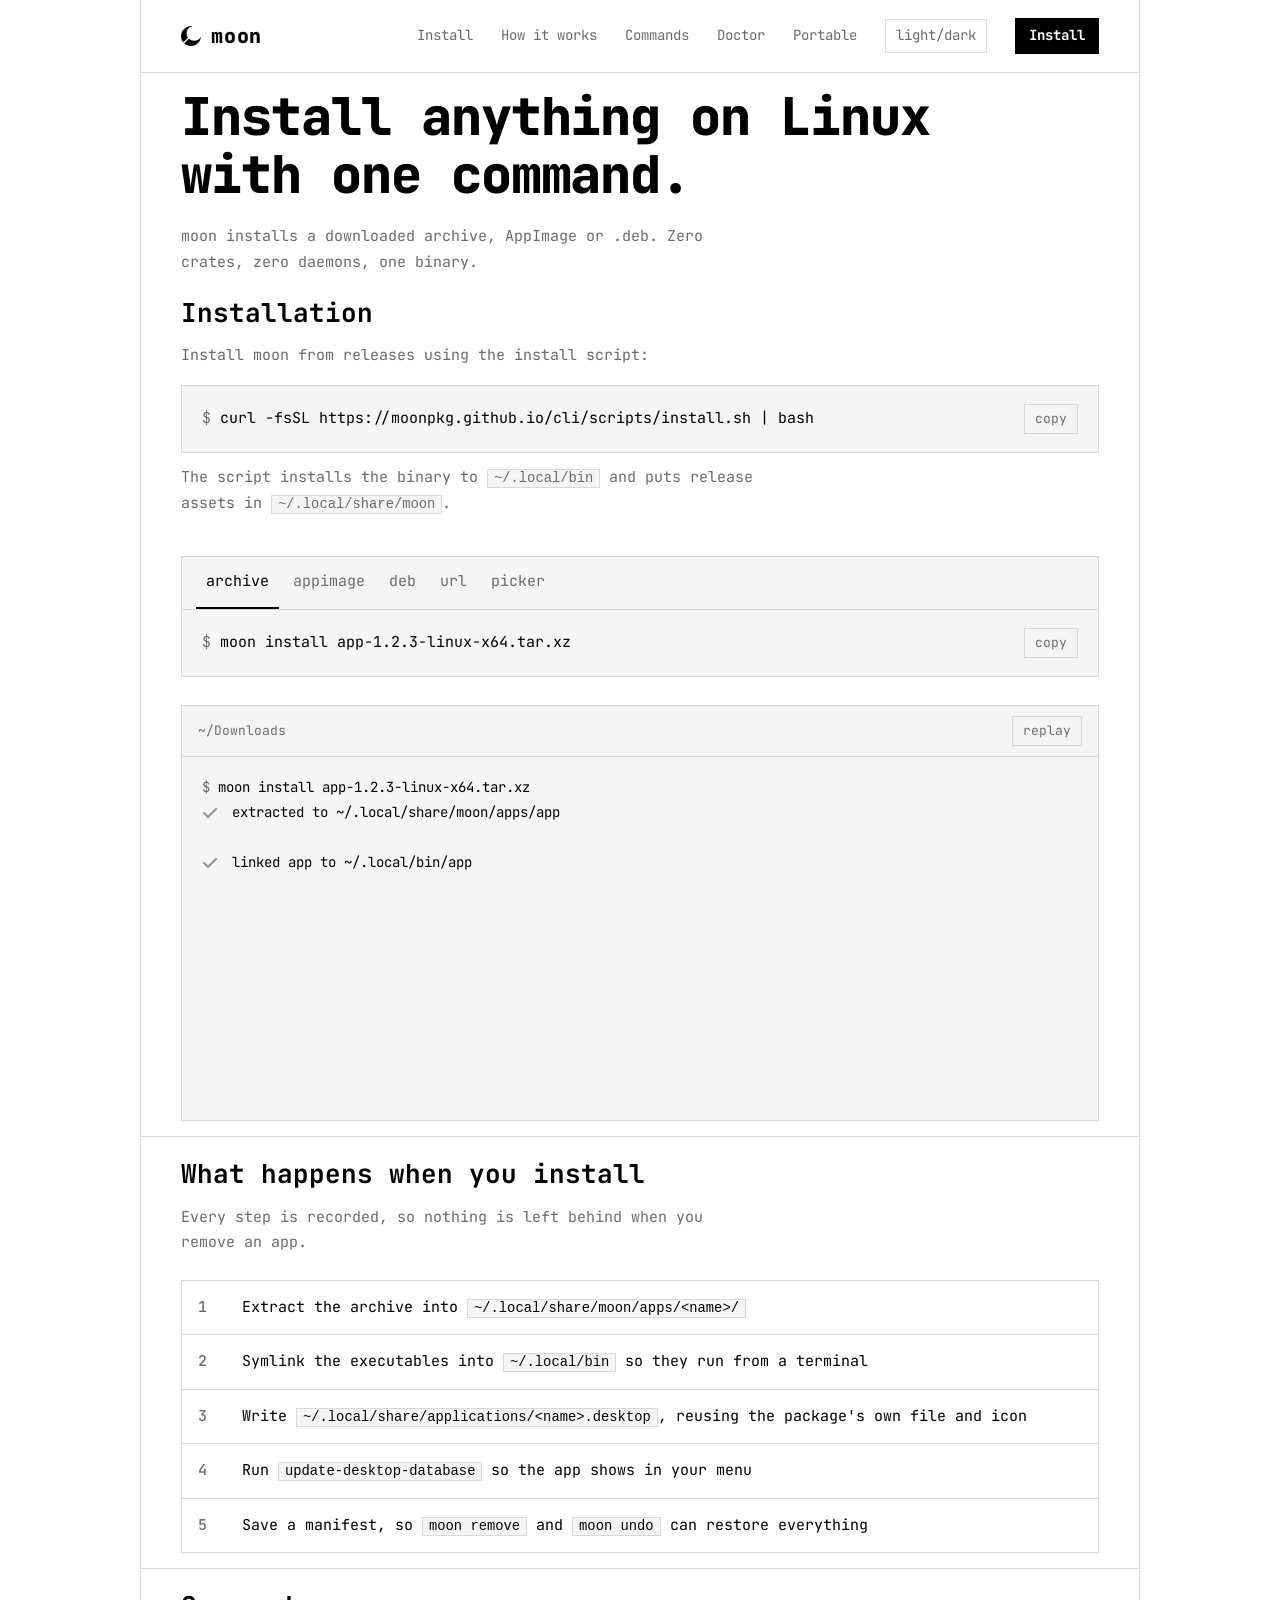
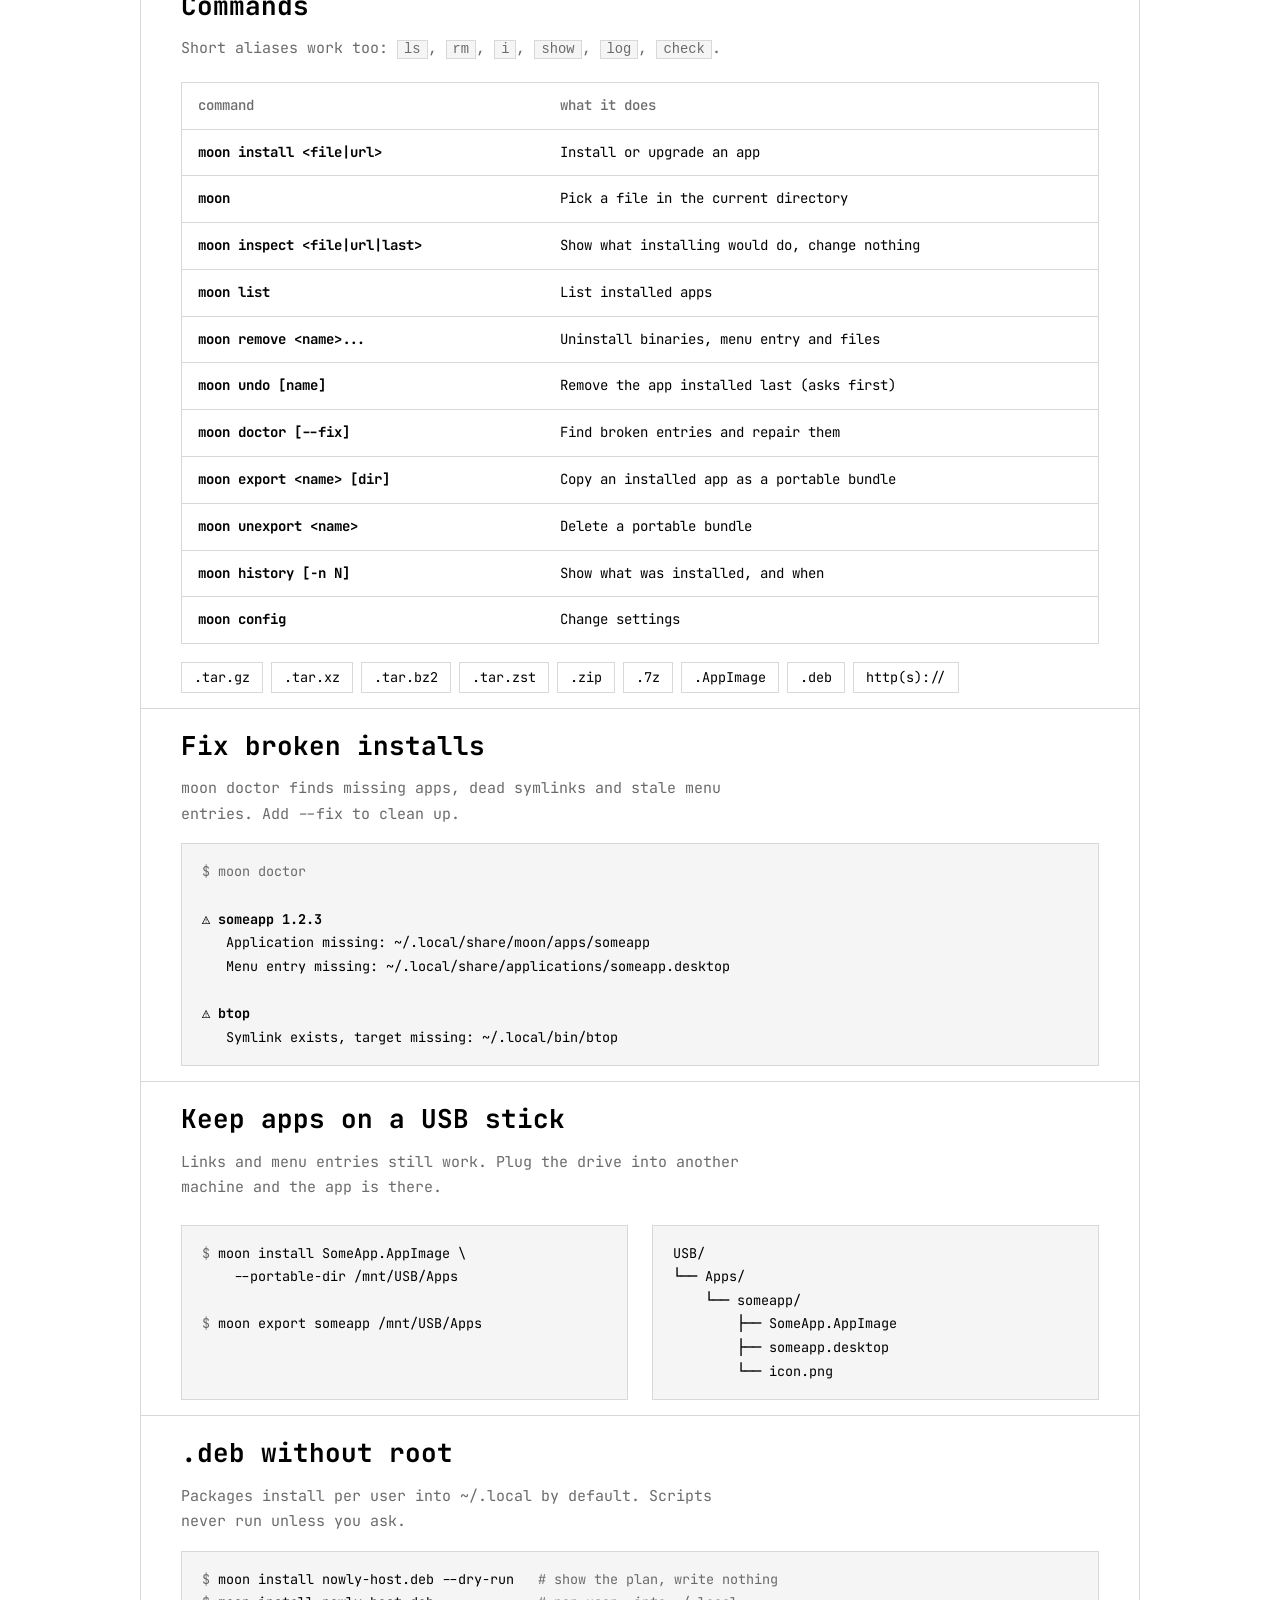
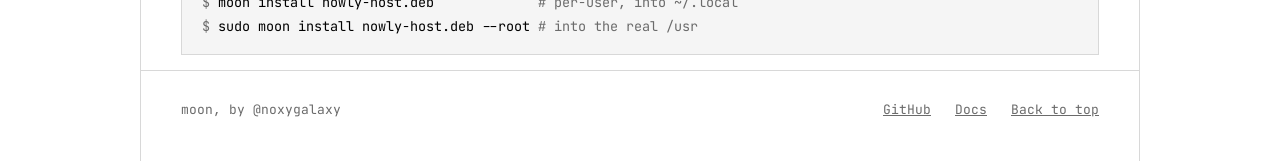
==== docs/index.html @ 28cd424d "add: website" ====
<!DOCTYPE html>
<html lang="en">
<head>
<meta charset="utf-8">
<meta name="viewport" content="width=device-width, initial-scale=1, viewport-fit=cover">
<title>moon: install anything on Linux</title>
<link rel="preconnect" href="https://fonts.googleapis.com">
<link rel="preconnect" href="https://fonts.gstatic.com" crossorigin>
<link href="https://fonts.googleapis.com/css2?family=JetBrains+Mono:wght@400;500;700;800&display=swap" rel="stylesheet">
<link rel="stylesheet" href="styles.css">
</head>
<body>
<div class="wrap">
<header>
  <a class="logo" href="#top" aria-label="moon home">
    <img src="assets/logo.webp" style="width:20px;height:20px;">moon
  </a>
  <nav>
    <a href="#install">Install</a><a href="#how">How it works</a><a href="#commands">Commands</a><a href="#doctor">Doctor</a><a href="#portable">Portable</a>
    <button class="theme" id="theme" aria-label="Toggle light and dark">light/dark</button>
    <button class="btn" onclick="document.getElementById('install').scrollIntoView({behavior:'smooth'})">Install</button>
  </nav>
</header>

<section id="top" class="pad">
  <h1>Install anything on Linux<br>with one command.</h1>
  <p class="dim">moon installs a downloaded archive, AppImage or .deb. Zero crates, zero daemons, one binary.</p>

  <div id="install">
    <h2>Installation</h2>
    <p class="dim">Install moon from releases using the install script:</p>
    <div class="box">
      <div class="cmdrow">
        <div class="cmd"><span class="p">$ </span><span id="installcmd">curl -fsSL https://moonpkg.github.io/cli/scripts/install.sh | bash</span></div>
        <button class="copy" id="copyinstall">copy</button>
      </div>
    </div>
    <p class="dim" style="margin-top:12px">The script installs the binary to <code>~/.local/bin</code> and puts release assets in <code>~/.local/share/moon</code>.</p>
  </div>

  <div class="box" id="tabs" style="margin-top:40px">
    <div class="tabs" role="tablist" aria-label="Input type">
      <button class="tab" role="tab" aria-selected="true" data-cmd="moon install app-1.2.3-linux-x64.tar.xz">archive</button>
      <button class="tab" role="tab" aria-selected="false" data-cmd="moon install SomeApp.AppImage">appimage</button>
      <button class="tab" role="tab" aria-selected="false" data-cmd="moon install nowly-host.deb">deb</button>
      <button class="tab" role="tab" aria-selected="false" data-cmd="moon install https://example.com/app.tar.gz">url</button>
      <button class="tab" role="tab" aria-selected="false" data-cmd="moon">picker</button>
    </div>
    <div class="cmdrow">
      <div class="cmd"><span class="p">$ </span><span id="cmdtext">moon install app-1.2.3-linux-x64.tar.xz</span></div>
      <button class="copy" id="copy">copy</button>
    </div>
  </div>

  <div class="box term" aria-label="Example install output">
    <div class="termbar"><span>~/Downloads</span><button class="copy" id="replay">replay</button></div>
    <pre id="term" aria-live="polite"></pre>
  </div>
</section>

<section id="how" class="pad">
  <h2>What happens when you install</h2>
  <p class="dim">Every step is recorded, so nothing is left behind when you remove an app.</p>
  <ol class="steps">
    <li><b>1</b><span>Extract the archive into <code>~/.local/share/moon/apps/&lt;name&gt;/</code></span></li>
    <li><b>2</b><span>Symlink the executables into <code>~/.local/bin</code> so they run from a terminal</span></li>
    <li><b>3</b><span>Write <code>~/.local/share/applications/&lt;name&gt;.desktop</code>, reusing the package's own file and icon</span></li>
    <li><b>4</b><span>Run <code>update-desktop-database</code> so the app shows in your menu</span></li>
    <li><b>5</b><span>Save a manifest, so <code>moon remove</code> and <code>moon undo</code> can restore everything</span></li>
  </ol>
</section>

<section id="commands" class="pad">
  <h2>Commands</h2>
  <p class="dim">Short aliases work too: <code>ls</code>, <code>rm</code>, <code>i</code>, <code>show</code>, <code>log</code>, <code>check</code>.</p>
  <div class="tablewrap"><table>
    <tr><th>command</th><th>what it does</th></tr>
    <tr><td>moon install &lt;file|url&gt;</td><td>Install or upgrade an app</td></tr>
    <tr><td>moon</td><td>Pick a file in the current directory</td></tr>
    <tr><td>moon inspect &lt;file|url|last&gt;</td><td>Show what installing would do, change nothing</td></tr>
    <tr><td>moon list</td><td>List installed apps</td></tr>
    <tr><td>moon remove &lt;name&gt;...</td><td>Uninstall binaries, menu entry and files</td></tr>
    <tr><td>moon undo [name]</td><td>Remove the app installed last (asks first)</td></tr>
    <tr><td>moon doctor [--fix]</td><td>Find broken entries and repair them</td></tr>
    <tr><td>moon export &lt;name&gt; [dir]</td><td>Copy an installed app as a portable bundle</td></tr>
    <tr><td>moon unexport &lt;name&gt;</td><td>Delete a portable bundle</td></tr>
    <tr><td>moon history [-n N]</td><td>Show what was installed, and when</td></tr>
    <tr><td>moon config</td><td>Change settings</td></tr>
  </table></div>
  <div class="chips" aria-label="Supported inputs"><span>.tar.gz</span><span>.tar.xz</span><span>.tar.bz2</span><span>.tar.zst</span><span>.zip</span><span>.7z</span><span>.AppImage</span><span>.deb</span><span>http(s)://</span></div>
</section>

<section id="doctor" class="pad">
  <h2>Fix broken installs</h2>
  <p class="dim">moon doctor finds missing apps, dead symlinks and stale menu entries. Add --fix to clean up.</p>
  <div class="box"><pre class="out"><span class="dim">$ moon doctor</span>

<span class="warn">⚠ someapp 1.2.3</span>
   Application missing: ~/.local/share/moon/apps/someapp
   Menu entry missing: ~/.local/share/applications/someapp.desktop

<span class="warn">⚠ btop</span>
   Symlink exists, target missing: ~/.local/bin/btop</pre></div>
</section>

<section id="portable" class="pad">
  <h2>Keep apps on a USB stick</h2>
  <p class="dim">Links and menu entries still work. Plug the drive into another machine and the app is there.</p>
  <div class="cols">
    <div class="box"><pre class="out"><span class="dim">$ </span>moon install SomeApp.AppImage \
    --portable-dir /mnt/USB/Apps

<span class="dim">$ </span>moon export someapp /mnt/USB/Apps</pre></div>
    <div class="box"><pre class="out">USB/
└── Apps/
    └── someapp/
        ├── SomeApp.AppImage
        ├── someapp.desktop
        └── icon.png</pre></div>
  </div>
</section>

<section class="pad">
  <h2>.deb without root</h2>
  <p class="dim">Packages install per user into ~/.local by default. Scripts never run unless you ask.</p>
  <div class="box"><pre class="out"><span class="dim">$ </span>moon install nowly-host.deb --dry-run   <span class="dim"># show the plan, write nothing</span>
<span class="dim">$ </span>moon install nowly-host.deb             <span class="dim"># per-user, into ~/.local</span>
<span class="dim">$ </span>sudo moon install nowly-host.deb --root <span class="dim"># into the real /usr</span></pre></div>
</section>

<footer>
  <span>moon, by @noxygalaxy</span>
  <span><a href="https://github.com/moonpkg/cli">GitHub</a> &nbsp; <a href="#">Docs</a> &nbsp; <a href="#top">Back to top</a></span>
</footer>
</div>

<script src="script.js"></script>
</body>
</html>
---- docs/styles.css ----
:root {
  --bg: #000;
  --fg: #fff;
  --dim: #8a8a8a;
  --line: #2a2a2a;
  --panel: #0d0d0d;
  --inv-bg: #fff;
  --inv-fg: #000;
  --mono:
    "JetBrains Mono", ui-monospace, SFMono-Regular, Menlo, Consolas, monospace;
  box-sizing: border-box;
  padding-top: env(safe-area-inset-top, 0px);
  padding-bottom: env(safe-area-inset-bottom, 0px);
}
@media (prefers-color-scheme: light) {
  :root:not([data-theme="dark"]) {
    --bg: #fff;
    --fg: #000;
    --dim: #6b6b6b;
    --line: #d8d8d8;
    --panel: #f5f5f5;
    --inv-bg: #000;
    --inv-fg: #fff;
  }
}
:root[data-theme="light"] {
  --bg: #fff;
  --fg: #000;
  --dim: #6b6b6b;
  --line: #d8d8d8;
  --panel: #f5f5f5;
  --inv-bg: #000;
  --inv-fg: #fff;
}
:root[data-theme="dark"] {
  --bg: #000;
  --fg: #fff;
  --dim: #8a8a8a;
  --line: #2a2a2a;
  --panel: #0d0d0d;
  --inv-bg: #fff;
  --inv-fg: #000;
}
*,
*::before,
*::after {
  box-sizing: border-box;
}
html {
  scroll-padding-top: env(safe-area-inset-top, 0px);
  -webkit-text-size-adjust: 100%;
}
body {
  margin: 0;
  background: var(--bg);
  color: var(--fg);
  font: 400 15px/1.7 var(--mono);
}
a {
  color: inherit;
}
:focus-visible {
  outline: 2px solid var(--fg);
  outline-offset: 3px;
}
.wrap {
  max-width: 1000px;
  margin: 0 auto;
  border-left: 1px solid var(--line);
  border-right: 1px solid var(--line);
  min-height: 100vh;
}
.pad {
  padding: 0 clamp(18px, 4vw, 40px);
  margin-top: 15px;
  padding-bottom: 15px;
}
header {
  display: flex;
  align-items: center;
  justify-content: space-between;
  gap: 16px;
  padding: 18px clamp(18px, 4vw, 40px);
  border-bottom: 1px solid var(--line);
}
.logo {
  display: flex;
  align-items: center;
  gap: 10px;
  font-weight: 800;
  font-size: 20px;
  text-decoration: none;
  letter-spacing: 0.04em;
}
.logo svg {
  width: 22px;
  height: 22px;
}
nav {
  display: flex;
  align-items: center;
  gap: clamp(12px, 3vw, 28px);
  font-size: 14px;
  flex-wrap: wrap;
  justify-content: flex-end;
}
nav a {
  text-decoration: none;
  color: var(--dim);
}
nav a:hover {
  color: var(--fg);
}
button {
  font: inherit;
  color: inherit;
  cursor: pointer;
}
.btn {
  background: var(--inv-bg);
  color: var(--inv-fg);
  border: 0;
  padding: 6px 14px;
  font-weight: 700;
}
.theme {
  background: none;
  border: 1px solid var(--line);
  padding: 4px 10px;
  color: var(--dim);
}
.theme:hover {
  color: var(--fg);
  border-color: var(--fg);
}
section {
  padding: clamp(40px, 7vw, 72px) 0;
  border-bottom: 1px solid var(--line);
}
h1 {
  font-size: clamp(28px, 6.2vw, 52px);
  line-height: 1.12;
  font-weight: 800;
  margin: 0 0 20px;
  letter-spacing: -0.02em;
}
h2 {
  font-size: clamp(20px, 3.4vw, 26px);
  margin: 0 0 8px;
  font-weight: 700;
}
p {
  margin: 0 0 16px;
  max-width: 64ch;
}
.dim {
  color: var(--dim);
}
.cursor {
  display: inline-block;
  width: 0.55em;
  height: 1em;
  background: var(--fg);
  vertical-align: -0.12em;
  margin-left: 4px;
  animation: blink 1.1s steps(1) infinite;
}
@keyframes blink {
  50% {
    opacity: 0;
  }
}
.box {
  border: 1px solid var(--line);
  background: var(--panel);
}
.tabs {
  display: flex;
  gap: 4px;
  border-bottom: 1px solid var(--line);
  padding: 0 14px;
  overflow-x: auto;
}
.tab {
  background: none;
  border: 0;
  padding: 12px 10px;
  color: var(--dim);
  border-bottom: 2px solid transparent;
  white-space: nowrap;
}
.tab[aria-selected="true"] {
  color: var(--fg);
  border-bottom-color: var(--fg);
}
.cmdrow {
  display: flex;
  align-items: center;
  justify-content: space-between;
  gap: 12px;
  padding: 18px 20px;
}
.cmd {
  overflow-x: auto;
  white-space: nowrap;
}
.cmd .p {
  color: var(--dim);
  user-select: none;
}
.copy {
  background: none;
  border: 1px solid var(--line);
  padding: 3px 10px;
  font-size: 13px;
  color: var(--dim);
  flex: none;
}
.copy:hover {
  color: var(--fg);
  border-color: var(--fg);
}
.term {
  margin-top: 28px;
}
.termbar {
  display: flex;
  justify-content: space-between;
  align-items: center;
  padding: 10px 16px;
  border-bottom: 1px solid var(--line);
  font-size: 13px;
  color: var(--dim);
}
.term pre {
  margin: 0;
  padding: 18px 20px;
  min-height: 363.6px;
  overflow-x: auto;
  font: inherit;
  font-size: 14px;
  line-height: 1.8;
}
.ok {
  color: var(--fg);
  display: flex;
  align-items: center;
  gap: 6px;
}
.ok img {
  width: 16px;
  height: 16px;
  vertical-align: middle;
}
.steps {
  list-style: none;
  padding: 0;
  margin: 24px 0 0;
  display: grid;
  gap: 0;
  border: 1px solid var(--line);
}
.steps li {
  display: grid;
  grid-template-columns: 44px 1fr;
  padding: 14px 16px;
  border-bottom: 1px solid var(--line);
}
.steps li:last-child {
  border-bottom: 0;
}
.steps b {
  color: var(--dim);
  font-weight: 500;
}
code {
  background: var(--panel);
  border: 1px solid var(--line);
  padding: 1px 6px;
  font-size: 0.92em;
}
.tablewrap {
  overflow-x: auto;
  border: 1px solid var(--line);
  margin-top: 20px;
}
table {
  width: 100%;
  border-collapse: collapse;
  font-size: 14px;
}
th,
td {
  text-align: left;
  padding: 11px 16px;
  border-bottom: 1px solid var(--line);
  vertical-align: top;
}
tr:last-child td {
  border-bottom: 0;
}
th {
  color: var(--dim);
  font-weight: 500;
}
td:first-child {
  white-space: nowrap;
  font-weight: 700;
}
.cols {
  display: grid;
  grid-template-columns: 1fr 1fr;
  gap: 24px;
  margin-top: 24px;
}
@media (max-width: 760px) {
  .cols {
    grid-template-columns: 1fr;
  }
}
.out {
  padding: 16px 20px;
  margin: 0;
  font: inherit;
  font-size: 13.5px;
  line-height: 1.75;
  overflow-x: auto;
}
.warn {
  font-weight: 700;
}
.chips {
  display: flex;
  flex-wrap: wrap;
  gap: 8px;
  margin-top: 18px;
}
.chips span {
  border: 1px solid var(--line);
  padding: 3px 12px;
  font-size: 13.5px;
}
footer {
  padding: 28px clamp(18px, 4vw, 40px) 40px;
  display: flex;
  justify-content: space-between;
  flex-wrap: wrap;
  gap: 12px;
  color: var(--dim);
  font-size: 13px;
}
@media (prefers-reduced-motion: reduce) {
  .cursor {
    animation: none;
  }
}

.logo img {
  filter: invert(0);
}

:root[data-theme="light"] .logo img,
@media (prefers-color-scheme:light){:root:not([data-theme="dark"]) .logo img} {
  filter: invert(1);
}

:root[data-theme="dark"] .logo img {
  filter: invert(0);
}

.logo img {
  filter: invert(1);
}

:root[data-theme="dark"] .logo img {
  filter: invert(0);
}

@media (prefers-color-scheme: dark) {
  :root:not([data-theme="light"]) .logo img {
    filter: invert(0);
  }
}
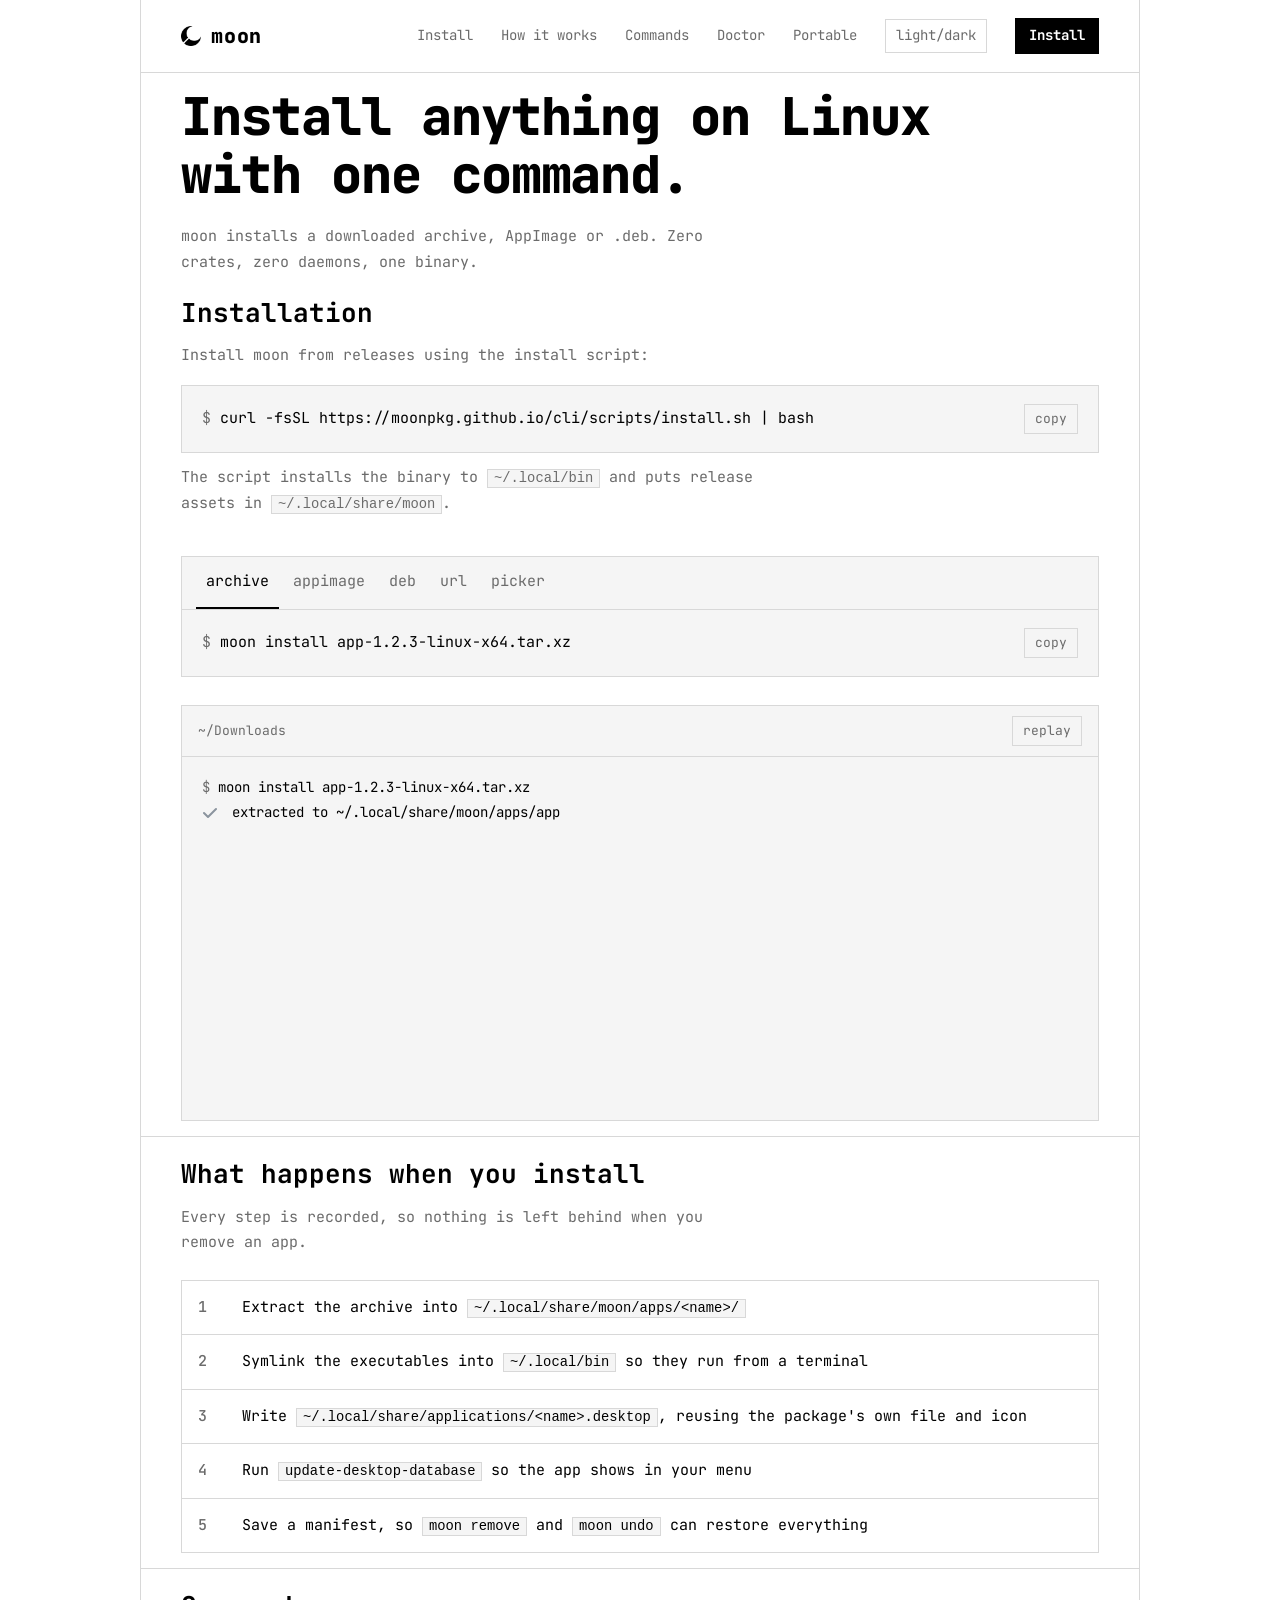
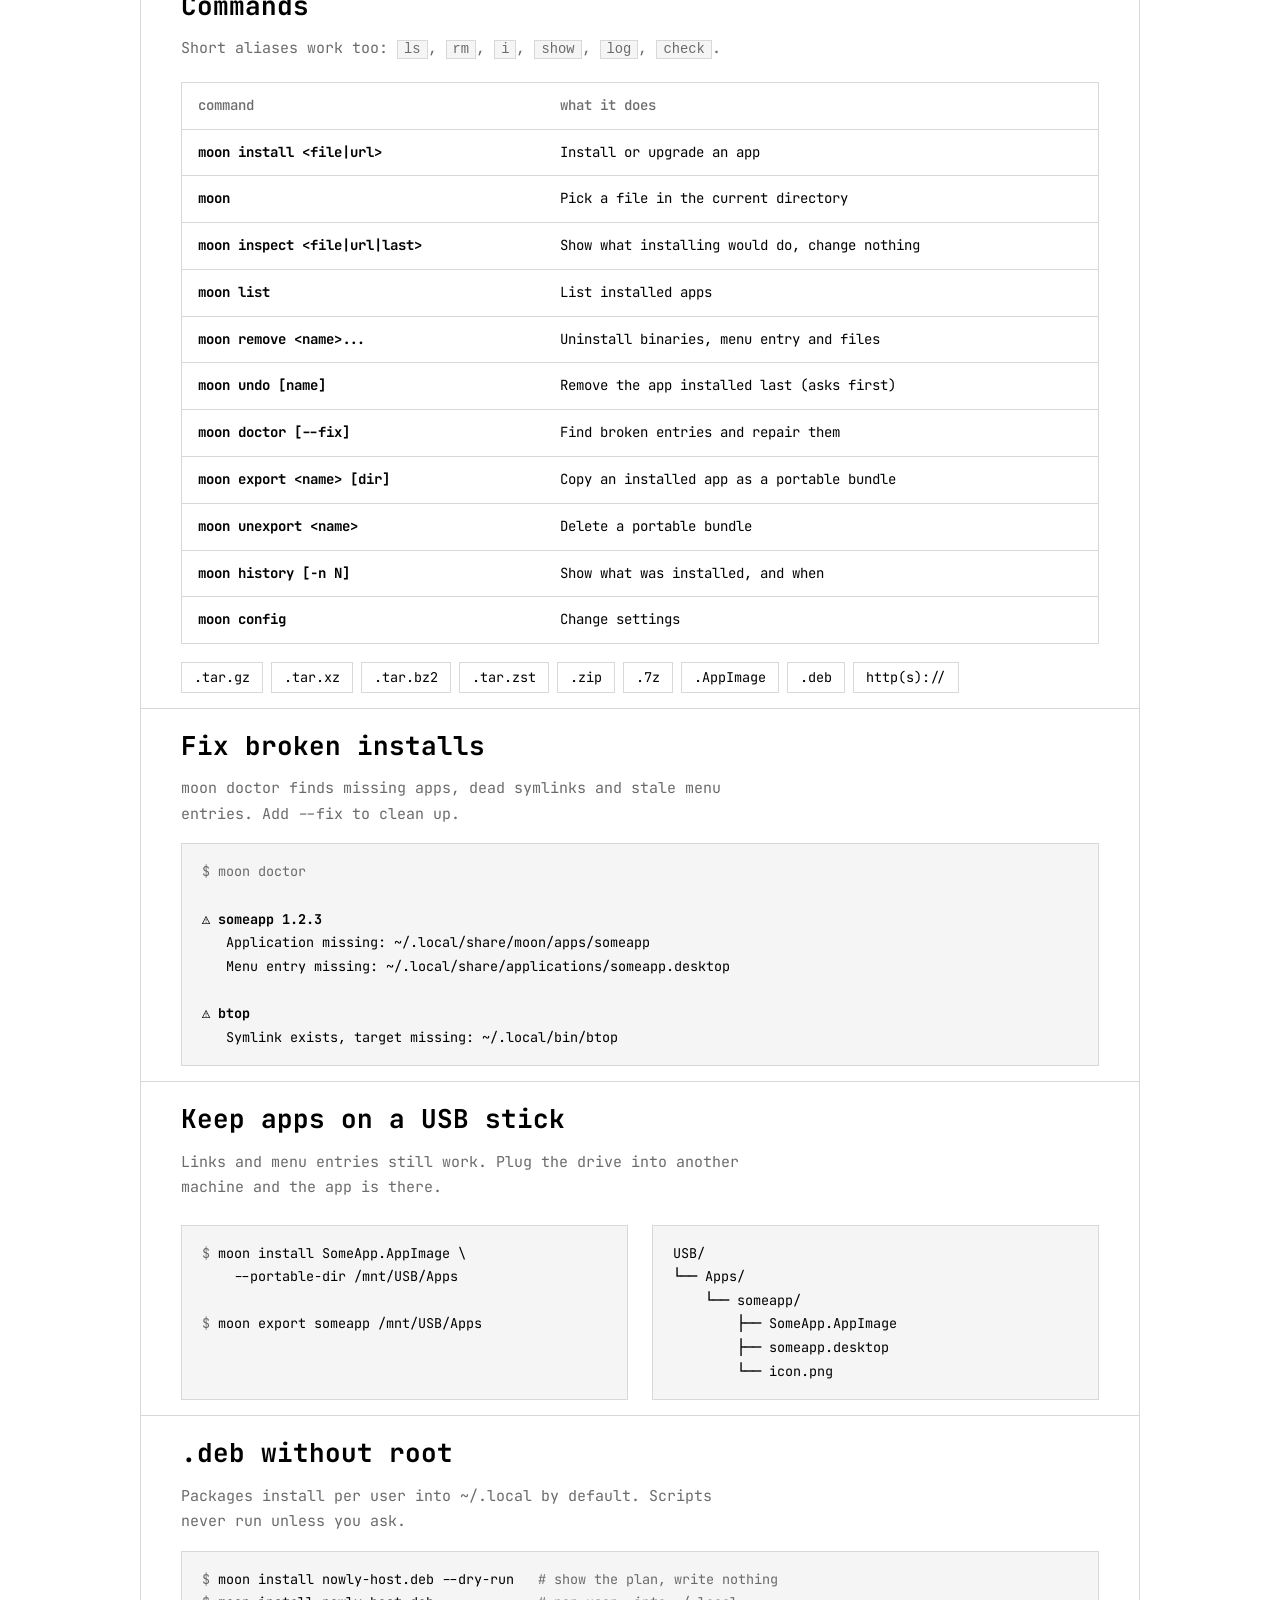
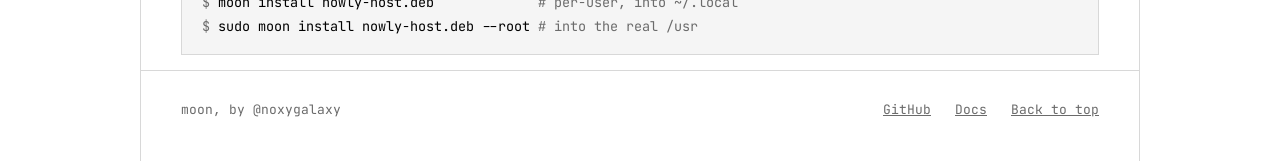
==== commit 078c9241: "edit: metadata" ====
--- a/docs/index.html
+++ b/docs/index.html
@@ -4,6 +4,13 @@
 <meta charset="utf-8">
 <meta name="viewport" content="width=device-width, initial-scale=1, viewport-fit=cover">
 <title>moon: install anything on Linux</title>
+<meta name="description" content="moon installs a downloaded archive, AppImage or .deb in one command. Zero crates, zero daemons, one binary.">
+<meta property="og:title" content="moon: install anything on Linux">
+<meta property="og:description" content="Install archives, AppImages, and .deb packages with one command.">
+<meta property="og:image" content="assets/big-banner.png">
+<meta property="og:type" content="website">
+<meta name="twitter:card" content="summary_large_image">
+<meta name="twitter:image" content="assets/big-banner.png">
 <link rel="preconnect" href="https://fonts.googleapis.com">
 <link rel="preconnect" href="https://fonts.gstatic.com" crossorigin>
 <link href="https://fonts.googleapis.com/css2?family=JetBrains+Mono:wght@400;500;700;800&display=swap" rel="stylesheet">
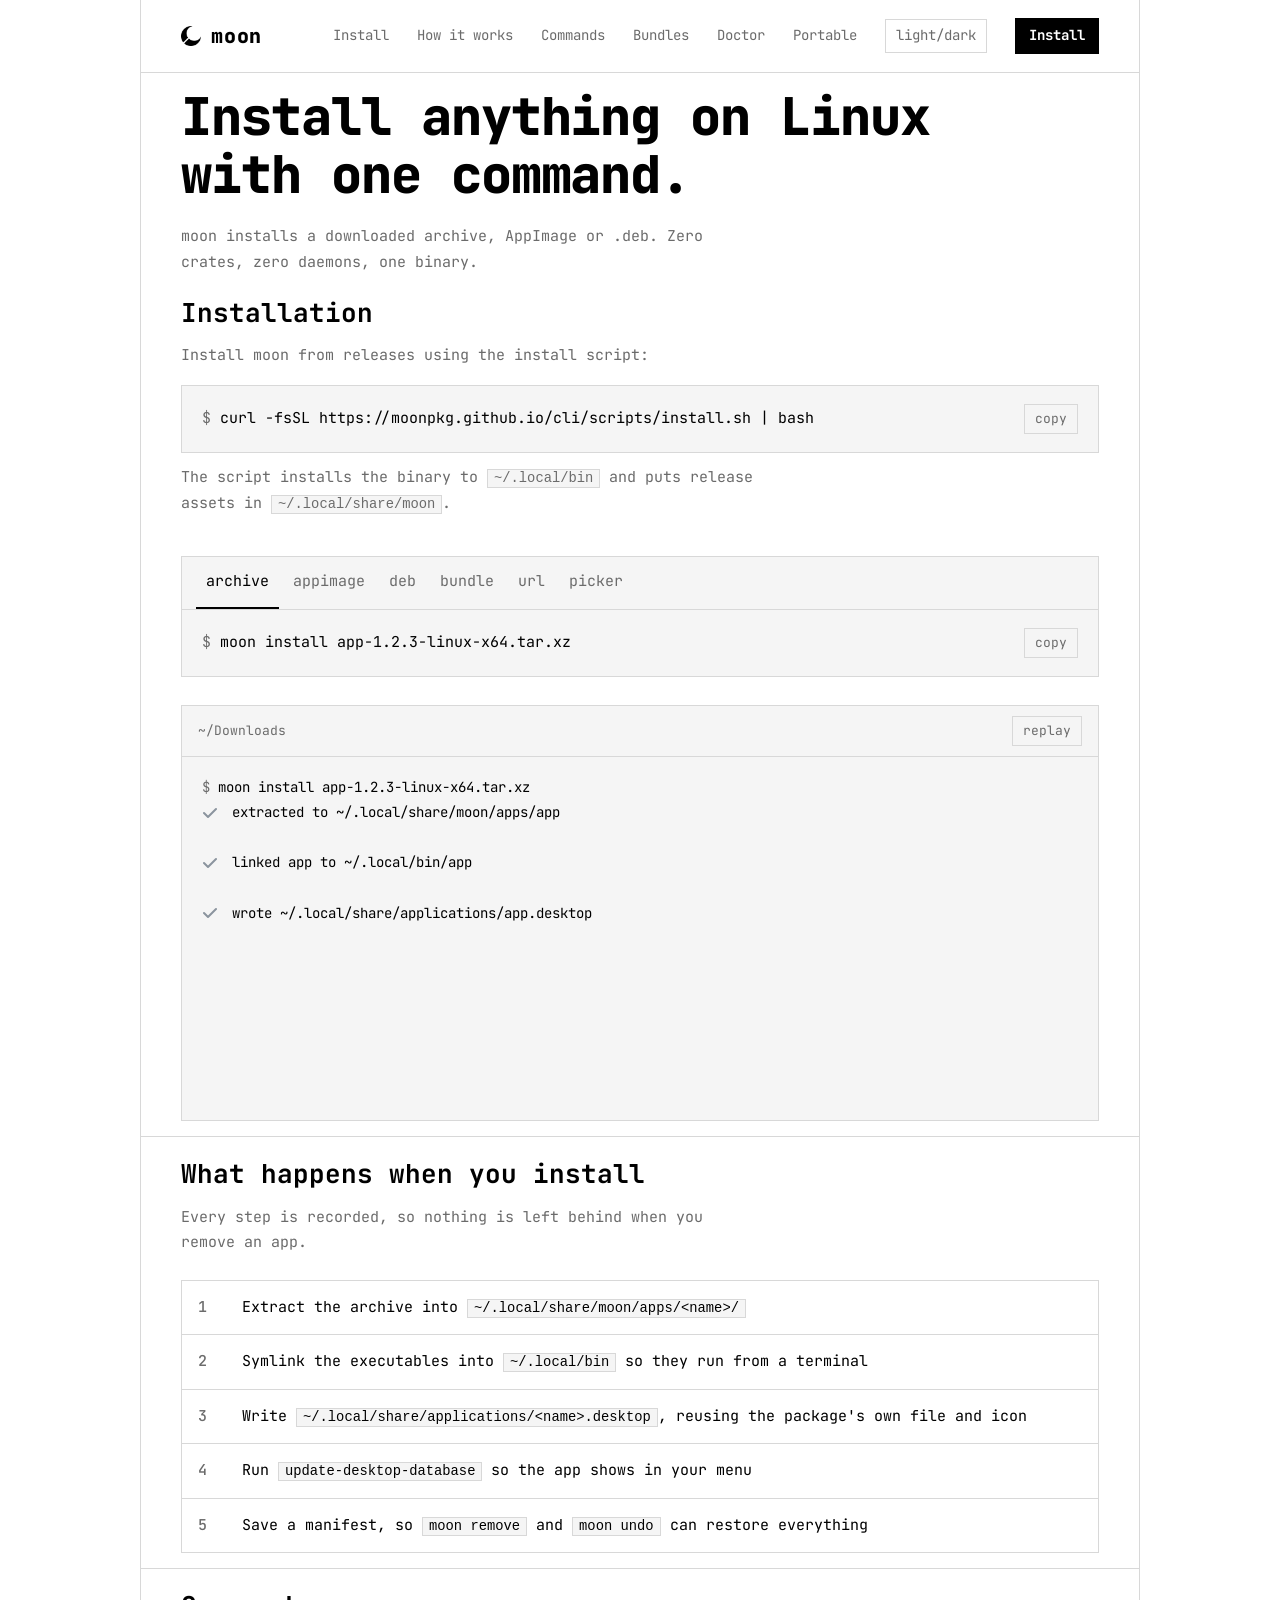
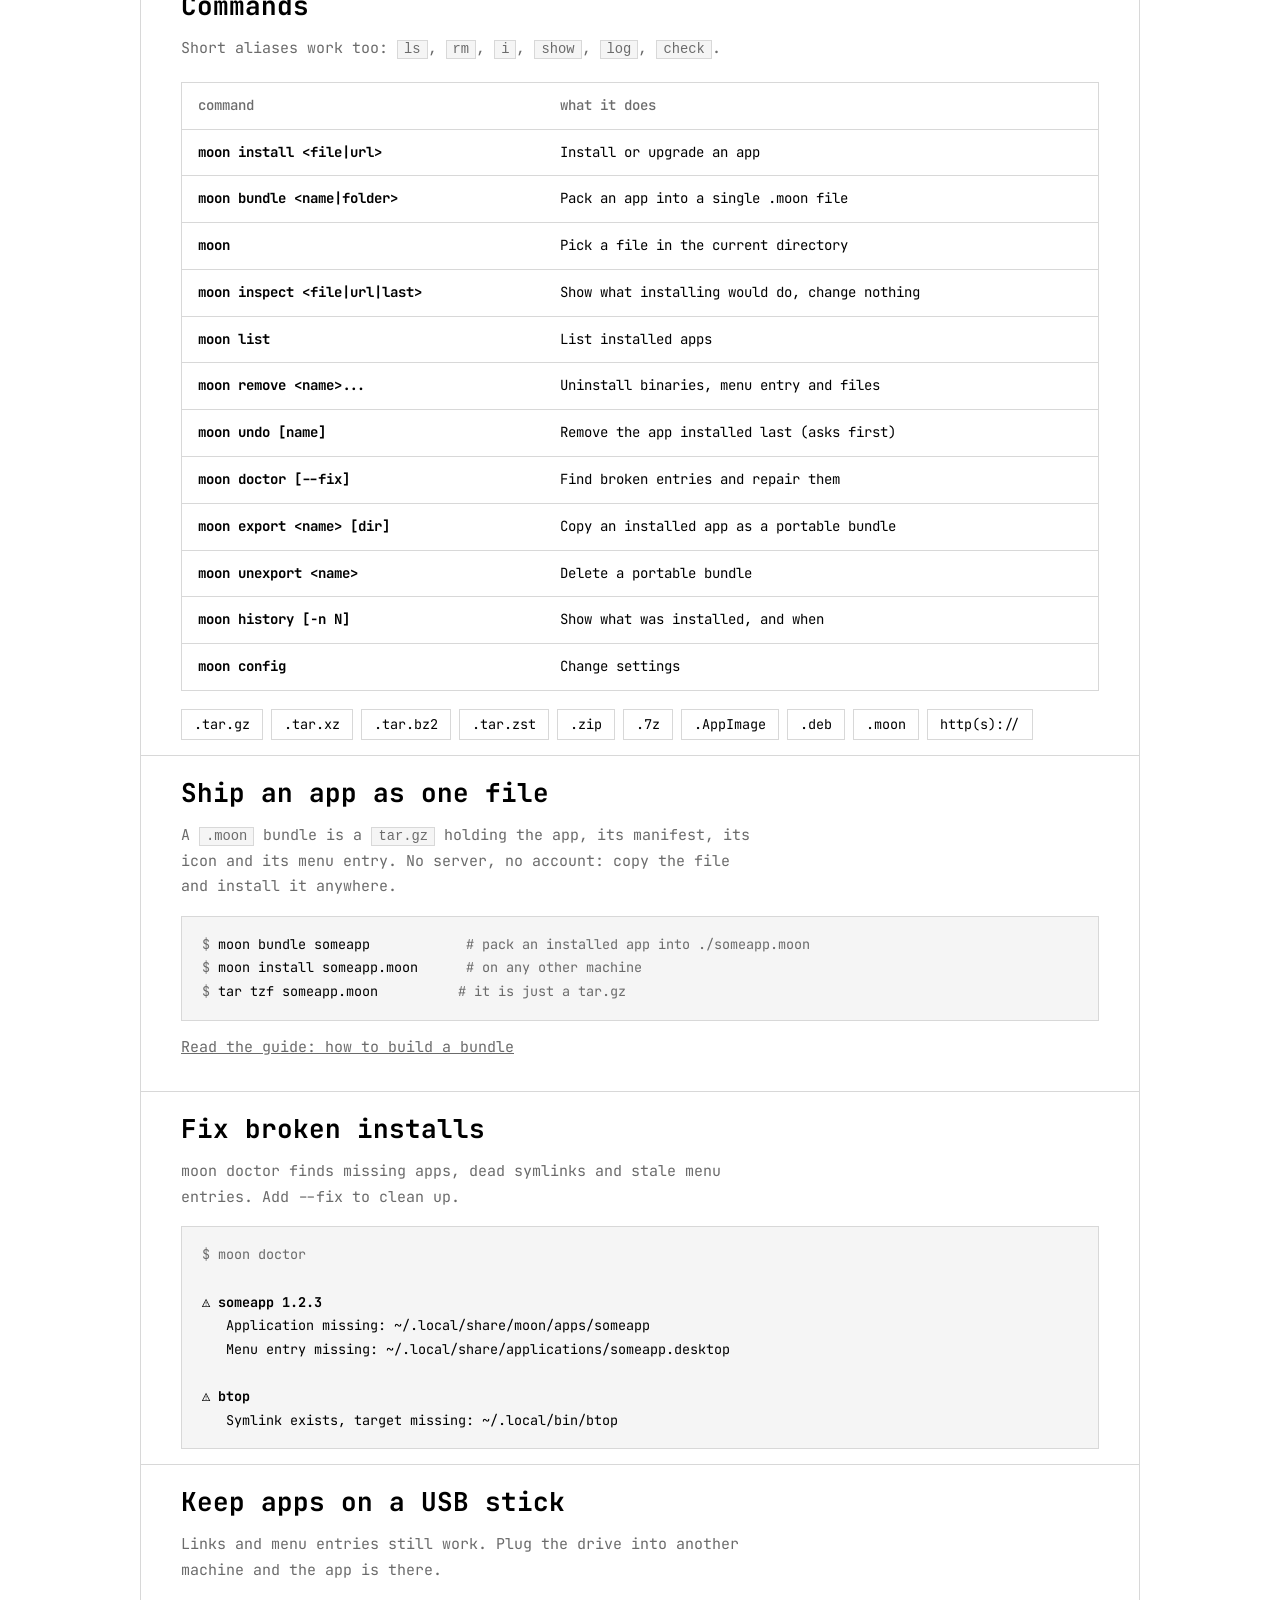
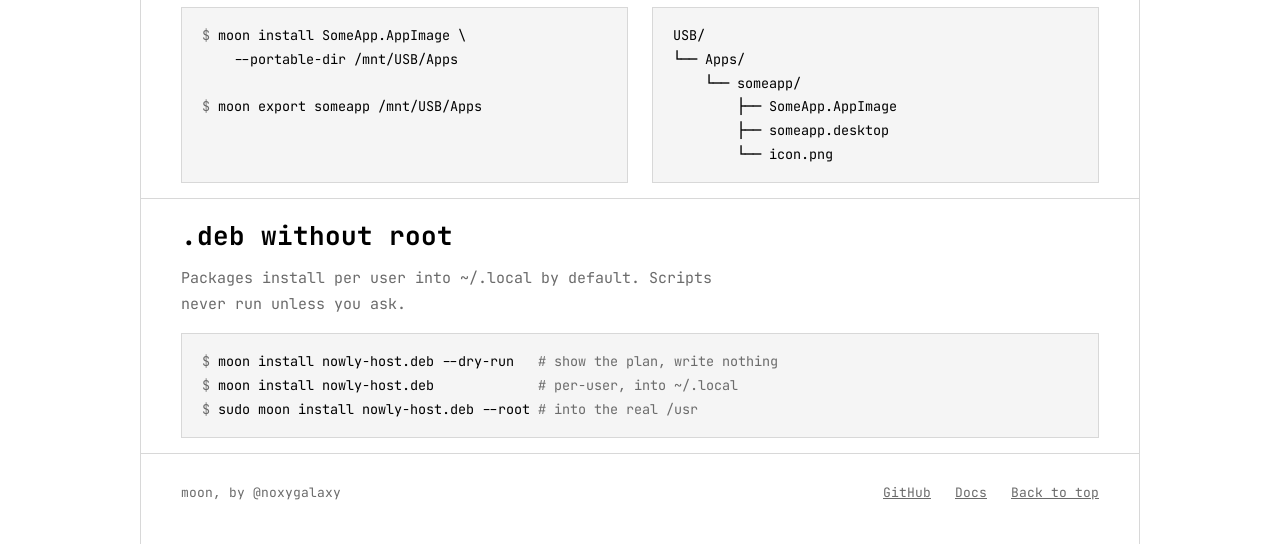
==== commit e28486c7: "add: own .moon bundles for packages / v0.1.1 + change description to "universal linux-only tool." in" ====
--- a/docs/index.html
+++ b/docs/index.html
@@ -23,7 +23,7 @@
     <img src="assets/logo.webp" style="width:20px;height:20px;">moon
   </a>
   <nav>
-    <a href="#install">Install</a><a href="#how">How it works</a><a href="#commands">Commands</a><a href="#doctor">Doctor</a><a href="#portable">Portable</a>
+    <a href="#install">Install</a><a href="#how">How it works</a><a href="#commands">Commands</a><a href="#bundles">Bundles</a><a href="#doctor">Doctor</a><a href="#portable">Portable</a>
     <button class="theme" id="theme" aria-label="Toggle light and dark">light/dark</button>
     <button class="btn" onclick="document.getElementById('install').scrollIntoView({behavior:'smooth'})">Install</button>
   </nav>
@@ -50,6 +50,7 @@
       <button class="tab" role="tab" aria-selected="true" data-cmd="moon install app-1.2.3-linux-x64.tar.xz">archive</button>
       <button class="tab" role="tab" aria-selected="false" data-cmd="moon install SomeApp.AppImage">appimage</button>
       <button class="tab" role="tab" aria-selected="false" data-cmd="moon install nowly-host.deb">deb</button>
+      <button class="tab" role="tab" aria-selected="false" data-cmd="moon install SomeApp.moon">bundle</button>
       <button class="tab" role="tab" aria-selected="false" data-cmd="moon install https://example.com/app.tar.gz">url</button>
       <button class="tab" role="tab" aria-selected="false" data-cmd="moon">picker</button>
     </div>
@@ -83,6 +84,7 @@
   <div class="tablewrap"><table>
     <tr><th>command</th><th>what it does</th></tr>
     <tr><td>moon install &lt;file|url&gt;</td><td>Install or upgrade an app</td></tr>
+    <tr><td>moon bundle &lt;name|folder&gt;</td><td>Pack an app into a single .moon file</td></tr>
     <tr><td>moon</td><td>Pick a file in the current directory</td></tr>
     <tr><td>moon inspect &lt;file|url|last&gt;</td><td>Show what installing would do, change nothing</td></tr>
     <tr><td>moon list</td><td>List installed apps</td></tr>
@@ -94,7 +96,16 @@
     <tr><td>moon history [-n N]</td><td>Show what was installed, and when</td></tr>
     <tr><td>moon config</td><td>Change settings</td></tr>
   </table></div>
-  <div class="chips" aria-label="Supported inputs"><span>.tar.gz</span><span>.tar.xz</span><span>.tar.bz2</span><span>.tar.zst</span><span>.zip</span><span>.7z</span><span>.AppImage</span><span>.deb</span><span>http(s)://</span></div>
+  <div class="chips" aria-label="Supported inputs"><span>.tar.gz</span><span>.tar.xz</span><span>.tar.bz2</span><span>.tar.zst</span><span>.zip</span><span>.7z</span><span>.AppImage</span><span>.deb</span><span>.moon</span><span>http(s)://</span></div>
+</section>
+
+<section id="bundles" class="pad">
+  <h2>Ship an app as one file</h2>
+  <p class="dim">A <code>.moon</code> bundle is a <code>tar.gz</code> holding the app, its manifest, its icon and its menu entry. No server, no account: copy the file and install it anywhere.</p>
+  <div class="box"><pre class="out"><span class="dim">$ </span>moon bundle someapp            <span class="dim"># pack an installed app into ./someapp.moon</span>
+<span class="dim">$ </span>moon install someapp.moon      <span class="dim"># on any other machine</span>
+<span class="dim">$ </span>tar tzf someapp.moon          <span class="dim"># it is just a tar.gz</span></pre></div>
+  <p class="dim" style="margin-top:14px"><a href="how-to-bundle/">Read the guide: how to build a bundle</a></p>
 </section>
 
 <section id="doctor" class="pad">
@@ -137,7 +148,7 @@
 
 <footer>
   <span>moon, by @noxygalaxy</span>
-  <span><a href="https://github.com/moonpkg/cli">GitHub</a> &nbsp; <a href="#">Docs</a> &nbsp; <a href="#top">Back to top</a></span>
+  <span><a href="https://github.com/moonpkg/cli">GitHub</a> &nbsp; <a href="how-to-bundle/">Docs</a> &nbsp; <a href="#top">Back to top</a></span>
 </footer>
 </div>
 
--- a/docs/styles.css
+++ b/docs/styles.css
@@ -355,6 +355,149 @@
   }
 }
 
+/* how-to-bundle page */
+nav a.here {
+  color: var(--fg);
+  font-weight: 700;
+}
+.doclayout {
+  display: grid;
+  grid-template-columns: 210px minmax(0, 1fr);
+  gap: clamp(20px, 4vw, 44px);
+  align-items: start;
+}
+@media (max-width: 820px) {
+  .doclayout {
+    grid-template-columns: 1fr;
+  }
+  .toc {
+    position: static;
+  }
+}
+.toc {
+  position: sticky;
+  top: 24px;
+  border: 1px solid var(--line);
+  padding: 14px 16px;
+  font-size: 13.5px;
+  display: flex;
+  flex-direction: column;
+  gap: 2px;
+}
+.toc b {
+  color: var(--dim);
+  font-weight: 500;
+  margin-bottom: 6px;
+}
+.toc a {
+  color: var(--dim);
+  text-decoration: none;
+  overflow: hidden;
+  text-overflow: ellipsis;
+  white-space: nowrap;
+}
+.toc a:hover {
+  color: var(--fg);
+}
+.toc a.l3 {
+  padding-left: 12px;
+}
+.toc a.l4,
+.toc a.l5 {
+  padding-left: 24px;
+}
+.doc {
+  max-width: 74ch;
+}
+.doc h2 {
+  font-size: clamp(19px, 3vw, 24px);
+  margin: 44px 0 10px;
+  padding-top: 10px;
+  border-top: 1px solid var(--line);
+}
+.doc h2:first-child {
+  margin-top: 0;
+  border-top: 0;
+}
+.doc h3 {
+  font-size: 16.5px;
+  font-weight: 700;
+  margin: 28px 0 8px;
+}
+.doc h4 {
+  font-size: 15px;
+  color: var(--dim);
+  font-weight: 700;
+  margin: 22px 0 6px;
+}
+.doc .anchor {
+  text-decoration: none;
+}
+.doc .anchor:hover::after {
+  content: " #";
+  color: var(--dim);
+}
+.doc ul,
+.doc ol {
+  padding-left: 22px;
+  margin: 0 0 16px;
+}
+.doc li {
+  margin-bottom: 6px;
+}
+.doc li code {
+  white-space: nowrap;
+}
+.doc hr {
+  border: 0;
+  border-top: 1px solid var(--line);
+  margin: 32px 0;
+}
+.doc blockquote {
+  border-left: 2px solid var(--line);
+  margin: 0 0 16px;
+  padding: 2px 0 2px 16px;
+  color: var(--dim);
+}
+.doc .tablewrap table td:first-child {
+  white-space: nowrap;
+  font-weight: 500;
+}
+.doc .tablewrap th {
+  white-space: nowrap;
+}
+.prewrap {
+  position: relative;
+  border: 1px solid var(--line);
+  background: var(--panel);
+  margin: 0 0 18px;
+}
+.prewrap pre {
+  margin: 0;
+  padding: 16px 18px;
+  overflow-x: auto;
+  font: inherit;
+  font-size: 13.5px;
+  line-height: 1.7;
+}
+.prewrap pre code {
+  background: none;
+  border: 0;
+  padding: 0;
+  font-size: inherit;
+}
+.prewrap > .copy {
+  position: absolute;
+  top: 8px;
+  right: 8px;
+  opacity: 0;
+  transition: opacity 0.12s;
+}
+.prewrap:hover > .copy,
+.prewrap > .copy:focus-visible {
+  opacity: 1;
+}
+
 .logo img {
   filter: invert(0);
 }
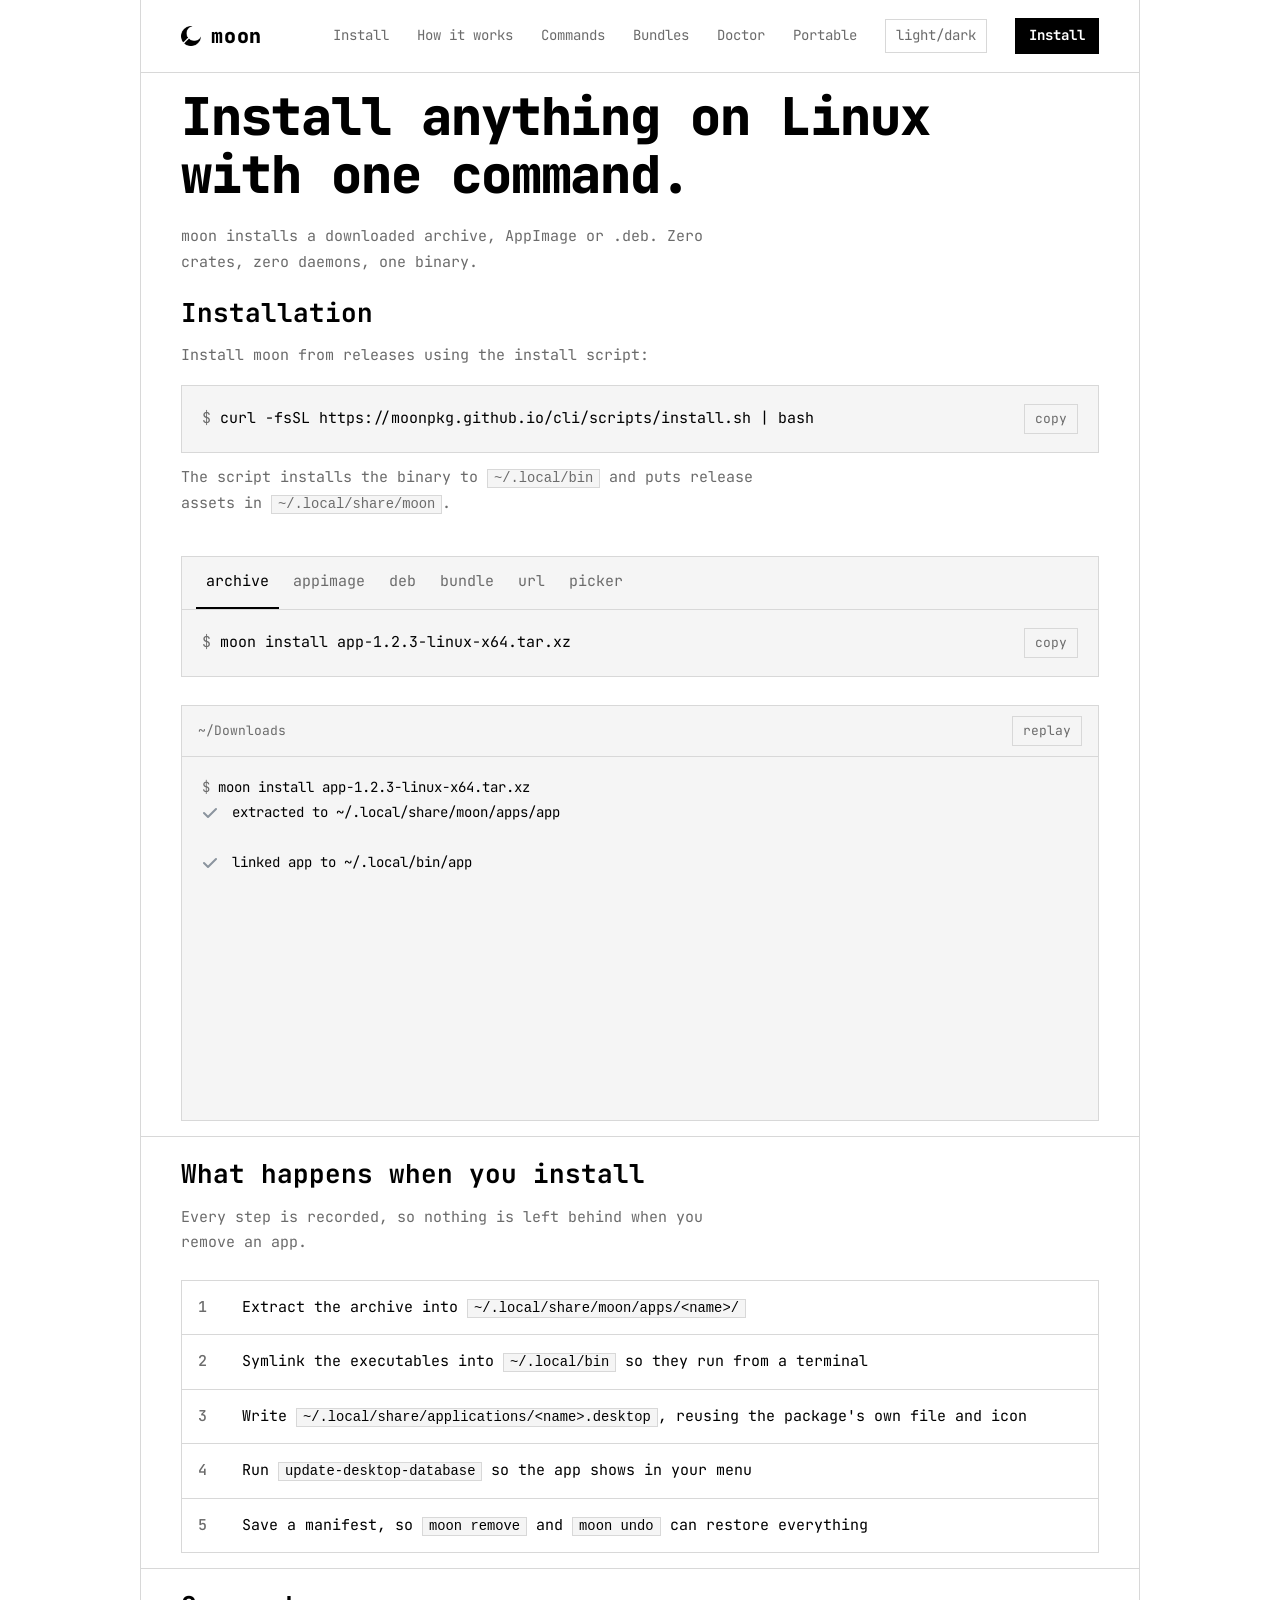
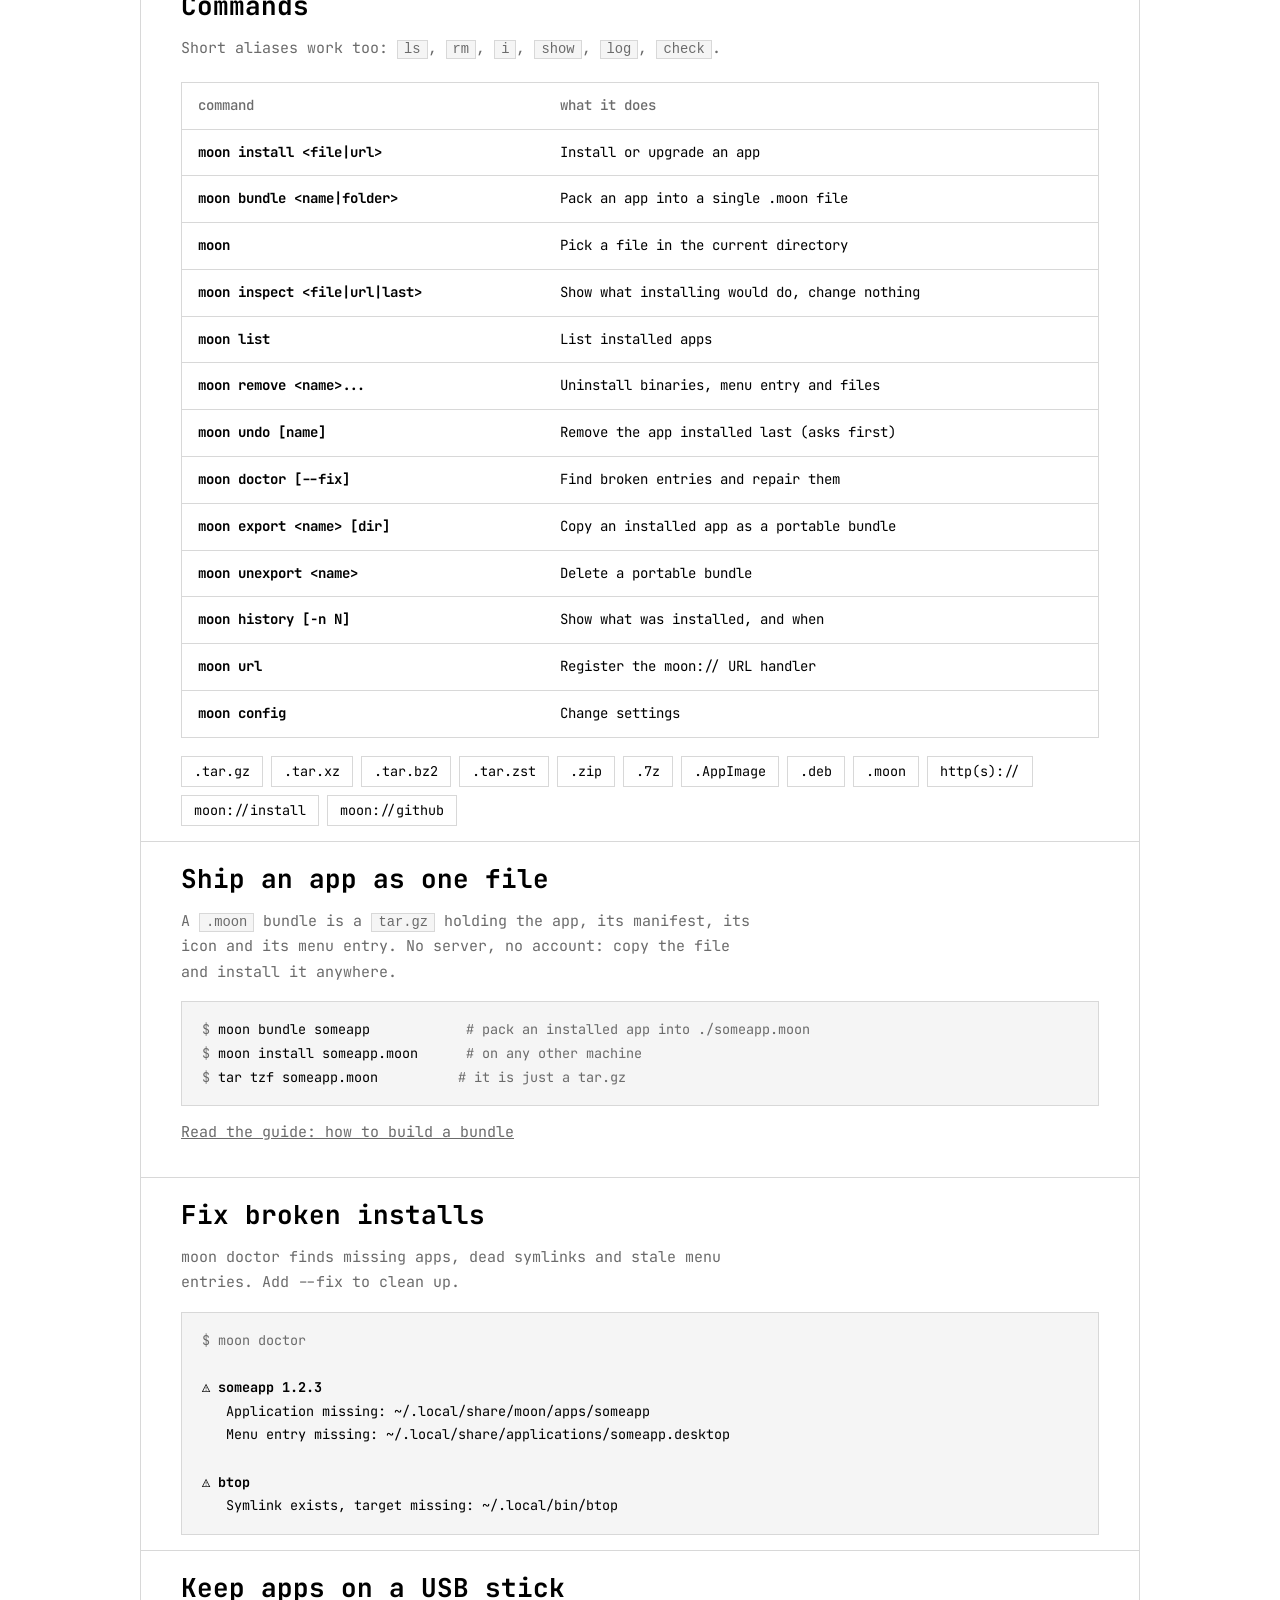
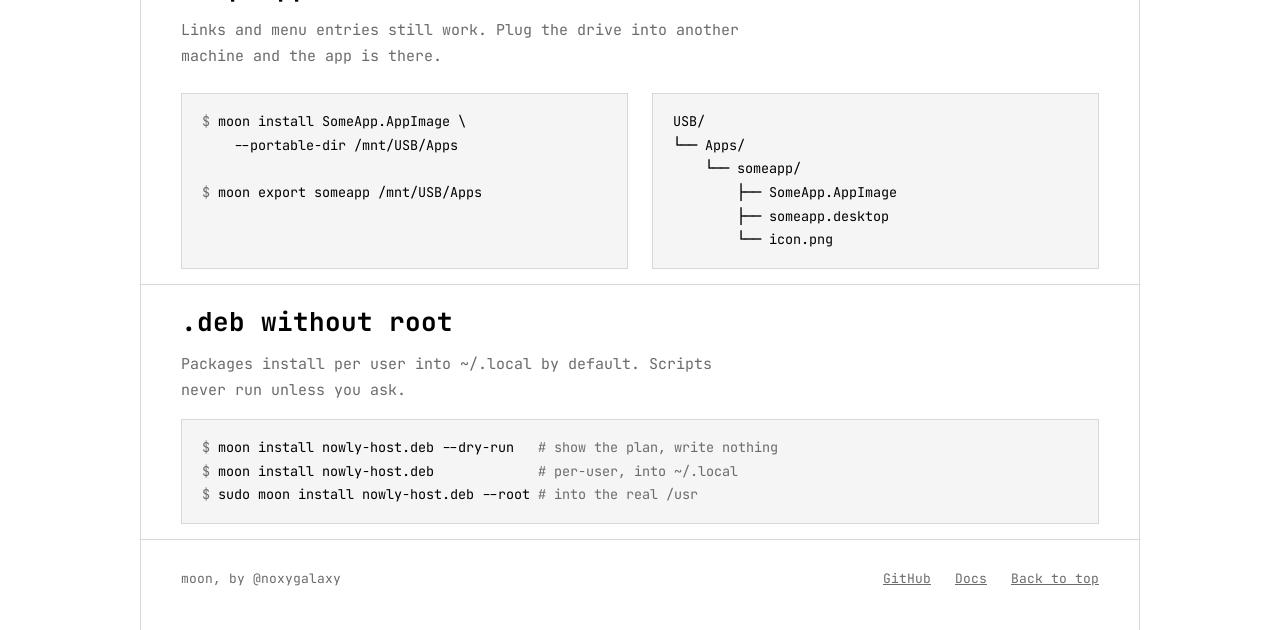
==== commit 30141a13: "add: moon:// url handler with GitHub release lookup + add: install button for github repos with .moo" ====
--- a/docs/index.html
+++ b/docs/index.html
@@ -94,9 +94,10 @@
     <tr><td>moon export &lt;name&gt; [dir]</td><td>Copy an installed app as a portable bundle</td></tr>
     <tr><td>moon unexport &lt;name&gt;</td><td>Delete a portable bundle</td></tr>
     <tr><td>moon history [-n N]</td><td>Show what was installed, and when</td></tr>
+    <tr><td>moon url</td><td>Register the moon:// URL handler</td></tr>
     <tr><td>moon config</td><td>Change settings</td></tr>
   </table></div>
-  <div class="chips" aria-label="Supported inputs"><span>.tar.gz</span><span>.tar.xz</span><span>.tar.bz2</span><span>.tar.zst</span><span>.zip</span><span>.7z</span><span>.AppImage</span><span>.deb</span><span>.moon</span><span>http(s)://</span></div>
+  <div class="chips" aria-label="Supported inputs"><span>.tar.gz</span><span>.tar.xz</span><span>.tar.bz2</span><span>.tar.zst</span><span>.zip</span><span>.7z</span><span>.AppImage</span><span>.deb</span><span>.moon</span><span>http(s)://</span><span>moon://install</span><span>moon://github</span></div>
 </section>
 
 <section id="bundles" class="pad">
